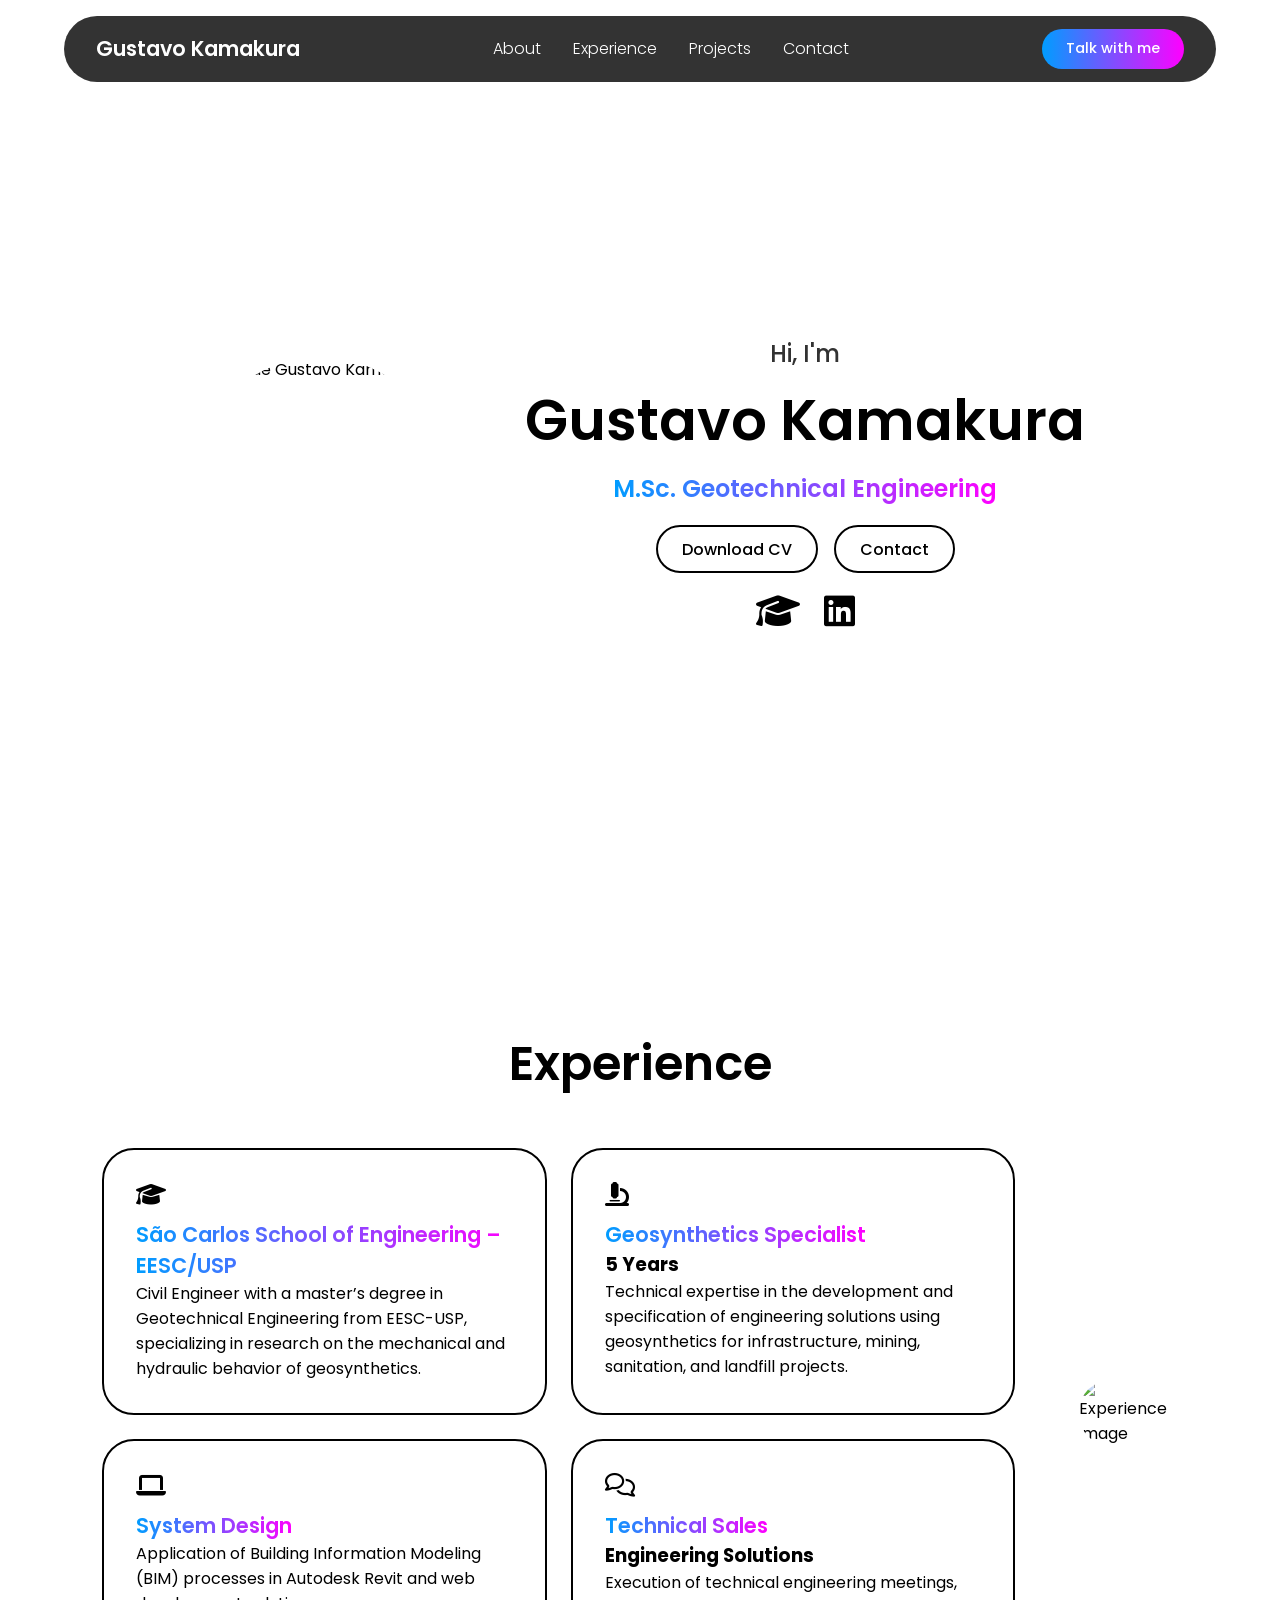
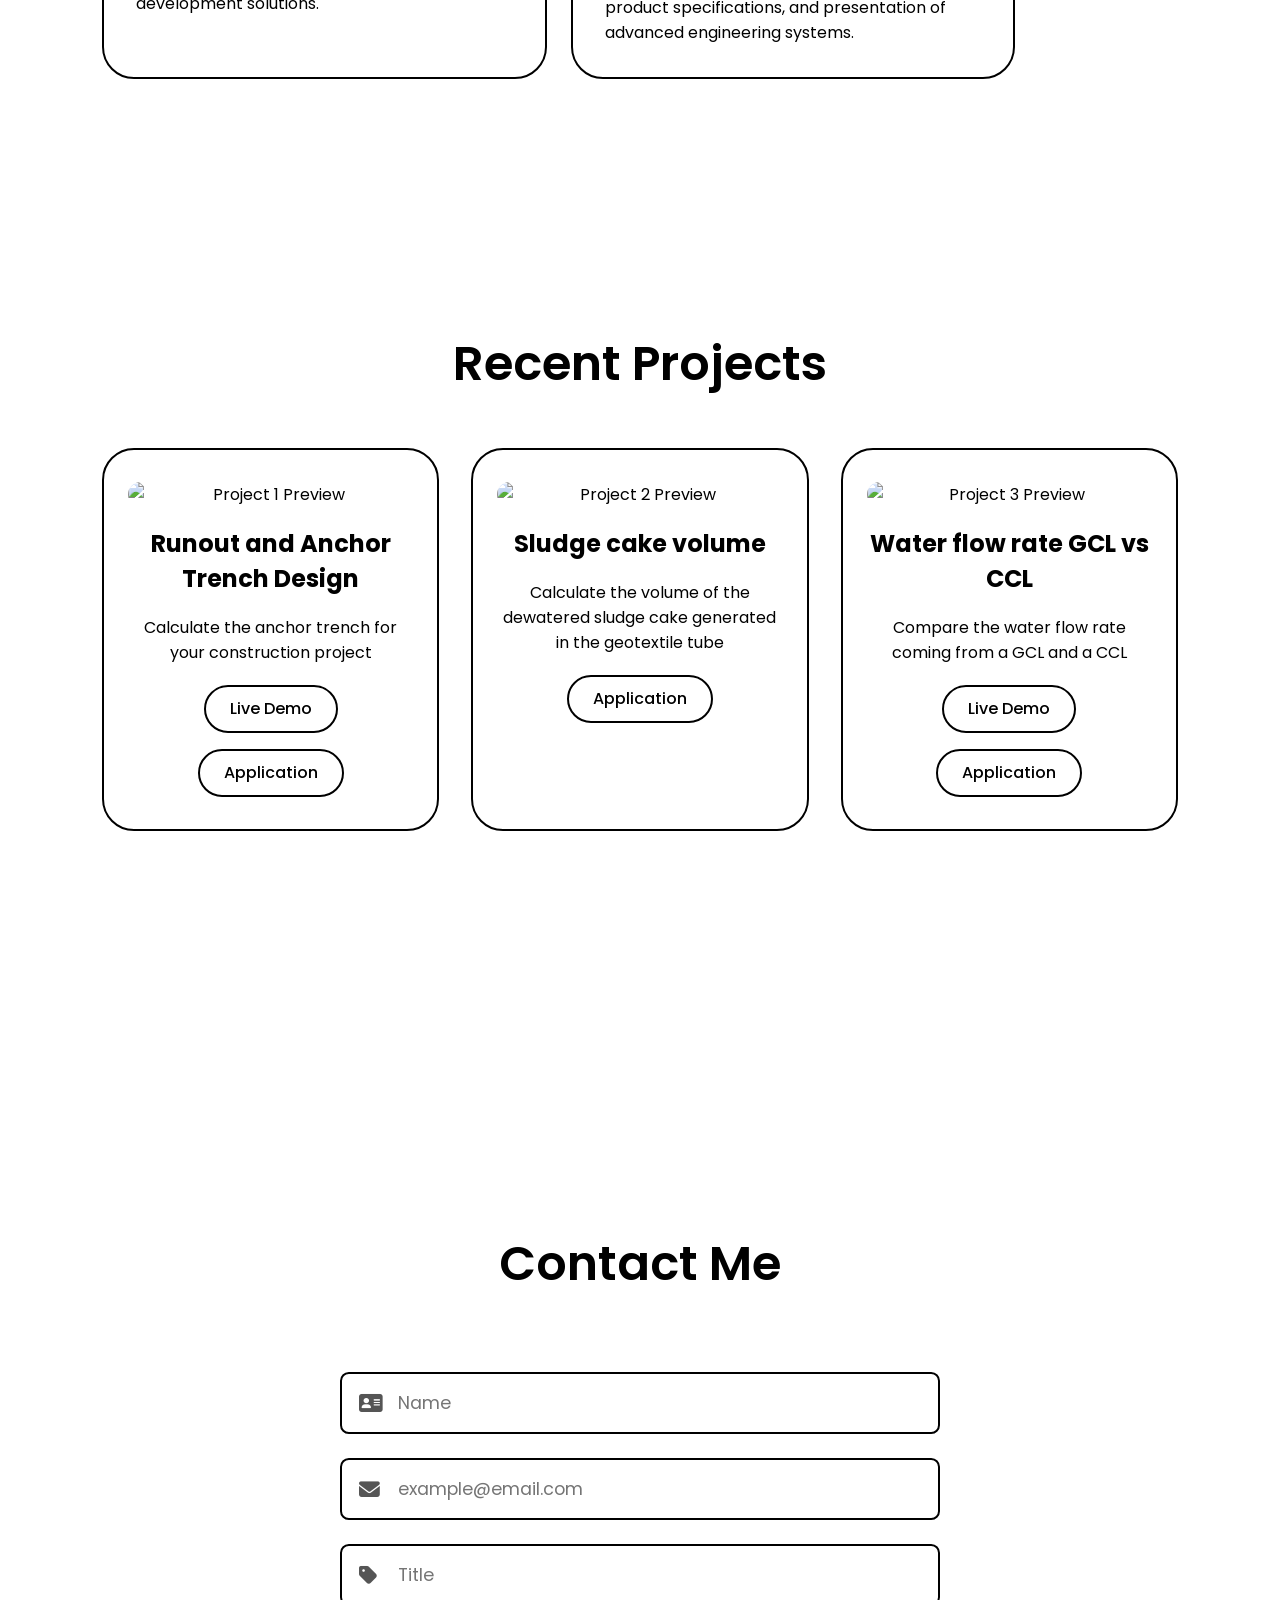
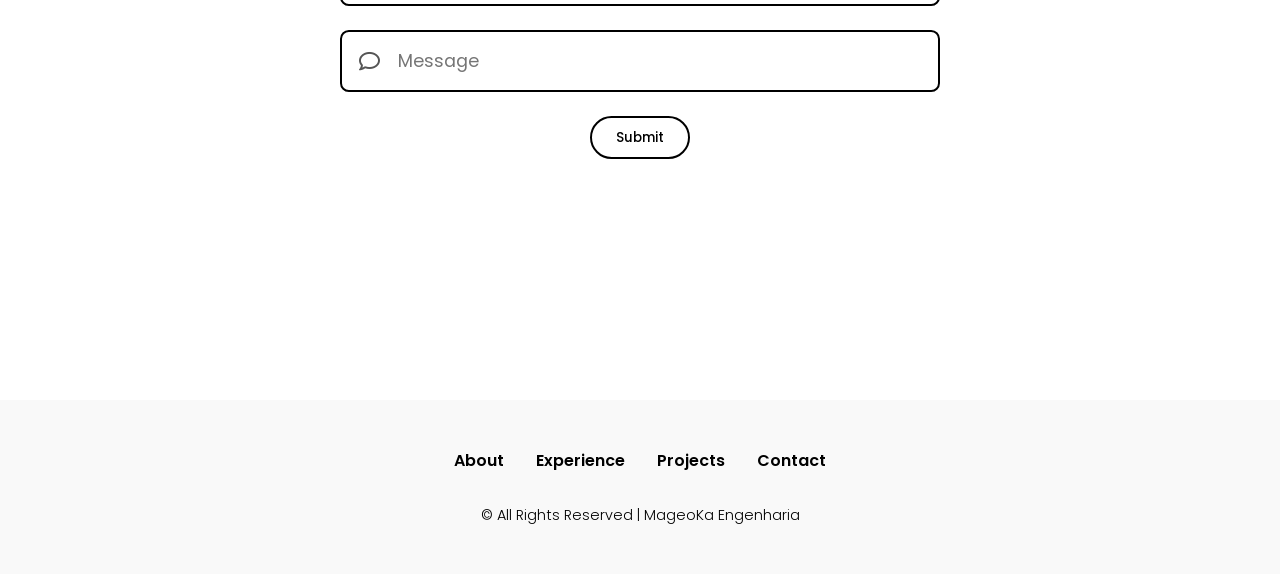
==== index.html @ dd6f5cd0 "Add files via upload" ====
<!DOCTYPE html>
<html lang="en">
<head>
    <meta charset="utf-8">
    <meta name="viewport" content="width=device-width, initial-scale=1.0">
    <title>Portfolio Website</title>

    <!-- Google Fonts -->
    <link rel="preconnect" href="https://fonts.googleapis.com">
    <link rel="preconnect" href="https://fonts.gstatic.com" crossorigin>
    <link href="https://fonts.googleapis.com/css2?family=Poppins:ital,wght@0,100;0,200;0,300;0,400;0,500;0,600;0,700;0,800;0,900;1,100;1,200;1,300;1,400;1,500;1,600;1,700;1,800;1,900&display=swap" rel="stylesheet">

    <!-- CSS & FontAwesome -->
    <link rel="stylesheet" type="text/css" href="style.css">
    <link rel="stylesheet" href="https://cdnjs.cloudflare.com/ajax/libs/font-awesome/6.4.0/css/all.min.css">
    <!-- ICONS https://fontawesome.com/-->

</head>
<body>
    <header class="header">
        <a href="#" class="logo">
            <span>Gustavo Kamakura</span>
        </a>

        <ul class="nav-links">
            <li><a href="#about">About</a></li>
            <li><a href="#experience">Experience</a></li>
            <li><a href="#projects">Projects</a></li>
            <li><a href="#contact">Contact</a></li>
        </ul>

        <i class="fa-solid fa-bars" id="menu-icon"></i>

        <a href="../Error page/index.html">
            <button class="visit-btn">Talk with me</button>
        </a>
    </header>

    <section id="about">
        <div class="about-container">
            <img src="image.jpeg" alt="Foto de Gustavo Kamakura">

            <div class="text">
                <h3>Hi, I'm</h3>
                <h1>Gustavo Kamakura</h1>
                <span>M.Sc. Geotechnical Engineering</span>

                <div class="btn-group">
                    <a href="../Error page/index.html" download="curriculo.pdf" class="btn">Download CV</a>
                    <a href="#contact" class="btn">Contact</a>
                </div>

                <div class="socials">
                    <a href="https://buscatextual.cnpq.br/buscatextual/visualizacv.do?id=K1706726T2&tokenCaptchar=[base64]" target="_blank" rel="noopener noreferrer"><i class="fa-solid fa-graduation-cap"></i></a>
                    <a href="https://br.linkedin.com/in/gustavo-kenji-kamakura-3542641b9" target="_blank" rel="noopener noreferrer"><i class="fa-brands fa-linkedin"></i></a>
                </div>
            </div>
        </div>
    </section>

    <section id="experience" class="experience">
        <h2 class="section-title">Experience</h2>

        <div class="experience-info">
            <div class="grid">
                <div class="grid-card">
                    <i class="fa-solid fa-graduation-cap"></i>
                    <span>São Carlos School of Engineering – EESC/USP</span>
                    <p>Civil Engineer with a master’s degree in Geotechnical Engineering from EESC-USP, specializing in research on the mechanical and hydraulic behavior of geosynthetics.</p>
                </div>

                <div class="grid-card">
                    <i class="fa-solid fa-microscope"></i>
                    <span>Geosynthetics Specialist</span>
                    <h3>5 Years</h3>
                    <p>Technical expertise in the development and specification of engineering solutions using geosynthetics for infrastructure, mining, sanitation, and landfill projects.</p>
                </div>

                <div class="grid-card">
                    <i class="fa-solid fa-laptop"></i>
                    <span>System Design</span>
                    <p>Application of Building Information Modeling (BIM) processes in Autodesk Revit and web development solutions.</p>
                </div>

                <div class="grid-card">
                    <i class="fa-regular fa-comments"></i>
                    <span>Technical Sales</span>
                    <h3>Engineering Solutions</h3>
                    <p>Execution of technical engineering meetings, product specifications, and presentation of advanced engineering systems.</p>
                </div>
            </div>

            <img src="image.jpeg" alt="Experience image">
        </div>
    </section>

    <section id="projects" class="projects">
        <h2 class="section-title">Recent Projects</h2>

        <div class="projects-grid">

            <div class="project-card">
                <img src="project-1.png" alt="Project 1 Preview">
                <h3>Runout and Anchor Trench Design</h3>
                <p>Calculate the anchor trench for your construction project</p>
                <div class="btn-group">
                    <a href="../Error page/index.html" class="btn">Live Demo</a>
                    <a href="../Error page/index.html" class="btn">Application</a>
                </div>
            </div>

            <div class="project-card">
                <img src="project-2.png" alt="Project 2 Preview">
                <h3>Sludge cake volume</h3>
                <p>Calculate the volume of the dewatered sludge cake generated in the geotextile tube</p>
                <div class="btn-group">
                    <a href="Geoforma/index.html" class="btn">Application</a>
                </div>
            </div>

            <div class="project-card">
                <img src="project-3.png" alt="Project 3 Preview">
                <h3>Water flow rate GCL vs CCL</h3>
                <p>Compare the water flow rate coming from a GCL and a CCL</p>
                <div class="btn-group">
                    <a href="../Error page/index.html" class="btn">Live Demo</a>
                    <a href="../Error page/index.html" class="btn">Application</a>
                </div>
            </div>
            <!--
            <div class="project-card">
                <img src="project-4.png" alt="Project 4 Preview">
                <h3>Geogrid for the construction of reinforced walls.</h3>
                <p>Design your reinforced wall using geogrids.</p>
                <div class="btn-group">
                    <a href="#" class="btn">Live Demo</a>
                    <a href="#" class="btn">Application</a>
                </div>
            </div>

            <div class="project-card">
                <img src="project-5.png" alt="Project 5 Preview">
                <h3>Discover Brazil's first concrete roll.</h3>
                <p>Understand what it is, how it works, and its applications.</p>
                <div class="btn-group">
                    <a href="#" class="btn">Live Demo</a>
                    <a href="#" class="btn">Application</a>
                </div>
            </div>

            <div class="project-card">
                <img src="project-6.png" alt="Project 6 Preview">
                <h3>Geocells used for slope stabilization.</h3>
                <p>Find out which geocell is best suited for the paving of your project.</p>
                <div class="btn-group">
                    <a href="#" class="btn">Live Demo</a>
                    <a href="#" class="btn">Application</a>
                </div>
            </div>
            //-->
        </div>
    </section>

    <section id="contact" class="contact">
        <div class="input-box">
            <h2 class="section-title">Contact Me</h2>

            <div id="name" class="input">
                <i class="fa-solid fa-address-card"></i>
                <input type="email" placeholder="Name">
            </div>

            <div id="mail" class="input">
                <i class="fa-solid fa-envelope"></i>
                <input type="email" placeholder="example@email.com">
            </div>

            <div id="title" class="input">
                <i class="fa-solid fa-tag"></i>
                <input type="email" placeholder="Title">
            </div>

            <div id="mail_content" class="input">
                <i class="fa-regular fa-comment"></i>
                <input type="email" placeholder="Message">
            </div>

            <a href="../Error page/index.html">
                <button type="submit" class="btn">Submit</button>
            </a>
        </div>
    </section>

    <footer>
        <ul>
            <li><a href="#about">About</a></li>
            <li><a href="#experience">Experience</a></li>
            <li><a href="#projects">Projects</a></li>
            <li><a href="#contact">Contact</a></li>
        </ul>

        <p class="copyright">© All Rights Reserved | MageoKa Engenharia</p>
    </footer>

    <script src="script.js"></script>
</body>
</html>
---- style.css ----
* {
    margin: 0;
    padding: 0;
    box-sizing: border-box;
    font-family: 'Poppins', sans-serif;
    text-decoration: none;
    scroll-behavior: smooth;
    list-style: none;
}

:root {
    --bg-color: #ffffff;
    --text-color: #000000;
    --card-bg: transparent;
    --card-border: #000000;
    --footer-bg: #f9f9f9;
    --input-bg: #ffffff;
    --input-text: #000000;
}

.dark-mode {
    --bg-color: #121212;
    --text-color: #ffffff;
    --card-bg: #1e1e1e;
    --card-border: #ffffff;
    --footer-bg: #181818;
    --input-bg: #2a2a2a;
    --input-text: #ffffff;
}

body {
    background-color: var(--bg-color);
    color: var(--text-color);
    transition: background-color 0.3s ease, color 0.3s ease;
}

header {
    position: fixed;
    top: 1rem;
    left: 50%;
    transform: translateX(-50%);
    display: flex;
    align-items: center;
    justify-content: space-between;
    gap: 2rem;
    width: 90%;
    max-width: 1200px;
    background-color: rgba(0, 0, 0, 0.8);
    backdrop-filter: blur(8px);
    color: white;
    padding: 0.8rem 2rem;
    border-radius: 3rem;
    z-index: 1000;
}

.logo {
    color: white;
    font-size: 1.3rem;
    font-weight: 600;
    white-space: nowrap;
    transition: 0.3s ease-in-out;
}

.logo:hover {
    transform: scale(1.05);
}

.nav-links {
    display: flex;
    gap: 2rem;
}

li a {
    position: relative;
    color: white;
    font-weight: 300;
}

li a::before {
    position: absolute;
    content: '';
    width: 0;
    left: 0;
    height: 3px;
    top: 100%;
    border-radius: 1rem;
    transition: 0.3s ease-in-out;
    background: linear-gradient(to right, rgb(0, 157, 255), rgb(255, 0, 255));
}

li a:hover::before {
    width: 100%;
}

.visit-btn {
    padding: 0.6rem 1.5rem;
    border-radius: 3rem;
    border: none;
    font-weight: 500;
    font-size: 0.9rem;
    color: white;
    cursor: pointer;
    white-space: nowrap;
    transition: 0.3s ease-in-out;
    background: linear-gradient(to right, rgb(0, 157, 255), rgb(255, 0, 255));
}

.visit-btn:hover {
    transform: scale(1.03);
    background: linear-gradient(to right, rgb(255, 0, 255), rgb(0, 157, 255));
}

#menu-icon {
    font-size: 1.8rem;
    display: none;
    cursor: pointer;
}

section {
    min-height: 100vh;
    padding: 8rem 8% 4rem;
    width: 100%;
    position: relative;
}

#about {
    display: flex;
    align-items: center;
    justify-content: center;
}

#about .about-container {
    display: flex;
    align-items: center;
    justify-content: center;
    gap: 5rem;
    max-width: 1200px;
    width: 100%;
}

#about img {
    width: 250px;
    height: 250px;
    border-radius: 50%;
    object-fit: cover;
}

.text {
    display: flex;
    flex-direction: column;
    text-align: center;
    align-items: center;
    justify-content: center;
    gap: 1.2rem;
}

.text h3 {
    font-size: 1.5rem;
    font-weight: 500;
    opacity: 0.8;
}

.text h1 {
    font-size: 3.5rem;
    font-weight: 600;
    line-height: 1.1;
}

.text span {
    background: linear-gradient(to right, rgb(0, 157, 255), rgb(255, 0, 255));
    -webkit-background-clip: text;
    background-clip: text;
    color: transparent;
    font-size: 1.5rem;
    font-weight: 600;
}

.btn-group {
    display: flex;
    gap: 1rem;
    flex-wrap: wrap;
    justify-content: center;
}

.btn {
    border-radius: 3rem;
    padding: 0.6rem 1.5rem;
    border: 2px solid var(--text-color);
    color: var(--text-color);
    background: transparent;
    cursor: pointer;
    font-weight: 500;
    white-space: nowrap;
    transition: 0.2s ease-in-out;
}

.btn:hover {
    background-color: var(--text-color);
    color: var(--bg-color);
}

.socials {
    display: flex;
    gap: 1.5rem;
}

.socials i {
    font-size: 2.2rem;
    cursor: pointer;
    transition: 0.2s ease-in-out;
}

.socials i:hover {
    transform: scale(1.1);
}

.socials a {
    color: inherit; /* Herda a cor do elemento pai (preto no modo dia, branco no modo noturno) */
    display: inline-flex;
    align-items: center;
    justify-content: center;
}

.section-title {
    text-align: center;
    font-size: 3rem;
    font-weight: 600;
    margin-bottom: 3rem;
}

.experience-info {
    display: flex;
    align-items: center;
    justify-content: center;
    gap: 4rem;
}

.experience img {
    width: 300px;
    max-width: 100%;
    border-radius: 2rem;
    object-fit: cover;
}

.form{
    display: flex;
    flex-direction: column;
    align-items: center;
    justify-content: center;
    font-size: 1.2em;
    background-color: white;
    gap: 1em;
    padding: 4em 2em;
    border-radius: 1em;
    box-shadow: 5px 5px 25px rgba(0,0,0,0.4);
}

.grid {
    display: grid;
    grid-template-columns: repeat(2, 1fr);
    gap: 1.5rem;
}

.grid-card {
    border: 2px solid var(--card-border);
    background-color: var(--card-bg);
    color: var(--text-color);
    border-radius: 2rem;
    padding: 2rem;
    display: flex;
    flex-direction: column;
    align-items: flex-start;
    justify-content: flex-start;
    transition: 0.2s ease-in-out;
}

.grid-card:hover {
    transform: translateY(-5px);
    background-color: var(--text-color);
    color: var(--bg-color);
}

.grid-card i {
    font-size: 1.5rem;
    margin-bottom: 0.8rem;
}

.grid-card span {
    font-size: 1.3rem;
    font-weight: 600;
    background: linear-gradient(to right, #009dff, #ff00ff);
    -webkit-background-clip: text;
    background-clip: text;
    color: transparent;
}

::-webkit-scrollbar {
    width: 10px;
}

::-webkit-scrollbar-track {
    background-color: rgb(219, 219, 219);
}

::-webkit-scrollbar-thumb {
    background: linear-gradient(to bottom, #009dff, #ff00ff);
    border-radius: 10px;
}

.projects-grid {
    display: grid;
    grid-template-columns: repeat(auto-fit, minmax(280px, 1fr));
    gap: 2rem;
}

.project-card {
    padding: 2rem 1.5rem;
    display: flex;
    flex-direction: column;
    align-items: center;
    text-align: center;
    gap: 1.2rem;
    border-radius: 2rem;
    transition: 0.3s ease-in-out;
    border: 2px solid var(--card-border);
    background-color: var(--card-bg);
    color: var(--text-color);
}

.project-card:hover {
    background-color: var(--text-color);
    color: var(--bg-color);;
    transform: translateY(-5px);
}

.project-card img {
    width: 100%;
    max-height: 200px;
    border-radius: 1rem;
    object-fit: cover;
}

.project-card:hover .btn {
    background-color: var(--text-color);
    border: 2px solid var(--bg-color);
    color: var(--bg-color);
}

.project-card:hover .btn:hover {
    background-color: var(--bg-color);
    color: var(--text-color);
}

.project-card h3 {
    font-size: 1.5rem;
}

.input-box {
    display: flex;
    flex-direction: column;
    align-items: center;
    justify-content: center;
    text-align: center;
    gap: 1.5rem;
    width: 100%;
    max-width: 600px;
    margin: 0 auto;
}

.input {
    position: relative;
    width: 100%;
}

.input input {
    width: 100%;
    padding: 1rem 1.5rem 1rem 3.5rem;
    font-size: 1.1rem;
    outline: none;
    background-color: var(--input-bg);
    color: var(--input-text);
    border: 2px solid var(--card-border);
    border-radius: 0.5em;
}

.input i {
    position: absolute;
    font-size: 1.3rem;
    top: 50%;
    left: 1.2rem;
    transform: translateY(-50%);
    color: #555;
}

footer {
    padding: 3rem 1rem;
    width: 100%;
    display: flex;
    flex-direction: column;
    gap: 1rem;
    align-items: center;
    justify-content: center;
    background-color: var(--footer-bg);
}

footer ul {
    display: flex;
    align-items: center;
    gap: 2rem;
    flex-wrap: wrap;
    justify-content: center;
}

footer ul li a {
    color: var(--text-color);
    font-weight: 600;
}

.copyright {
    font-weight: 300;
    margin-top: 1rem;
    text-align: center;
    font-size: 0.9rem;
}

/* ================= MEDIA QUERIES ================= */

@media (max-width: 1024px) {
    #about .about-container {
        gap: 3rem;
    }

    .experience-info {
        flex-direction: column;
    }

    .experience img {
        width: 100%;
        max-width: 400px;
    }
}

@media (max-width: 768px) {
    header .visit-btn {
        display: none;
    }

    header #menu-icon {
        display: block;
    }

    .nav-links {
        position: absolute;
        top: 100%;
        left: 0;
        width: 100%;
        margin-top: 0.5rem;
        background: rgba(0, 0, 0, 0.95);
        border-radius: 1.5rem;
        padding: 1.5rem;
        flex-direction: column;
        align-items: center;
        gap: 1.5rem;
        display: none;
    }

    .nav-links.active {
        display: flex;
    }

    #about .about-container {
        flex-direction: column;
        text-align: center;
    }

    .text h1 {
        font-size: 2.5rem;
    }

    .section-title {
        font-size: 2.2rem;
    }

    .grid {
        grid-template-columns: 1fr;
    }
}

@media (max-width: 480px) {
    section {
        padding: 6rem 5% 3rem;
    }

    header {
        width: 95%;
        padding: 0.8rem 1.2rem;
    }

    .grid-card {
        padding: 1.5rem;
    }

    .input input {
        font-size: 1rem;
        padding: 0.8rem 1rem 0.8rem 3rem;
    }
}
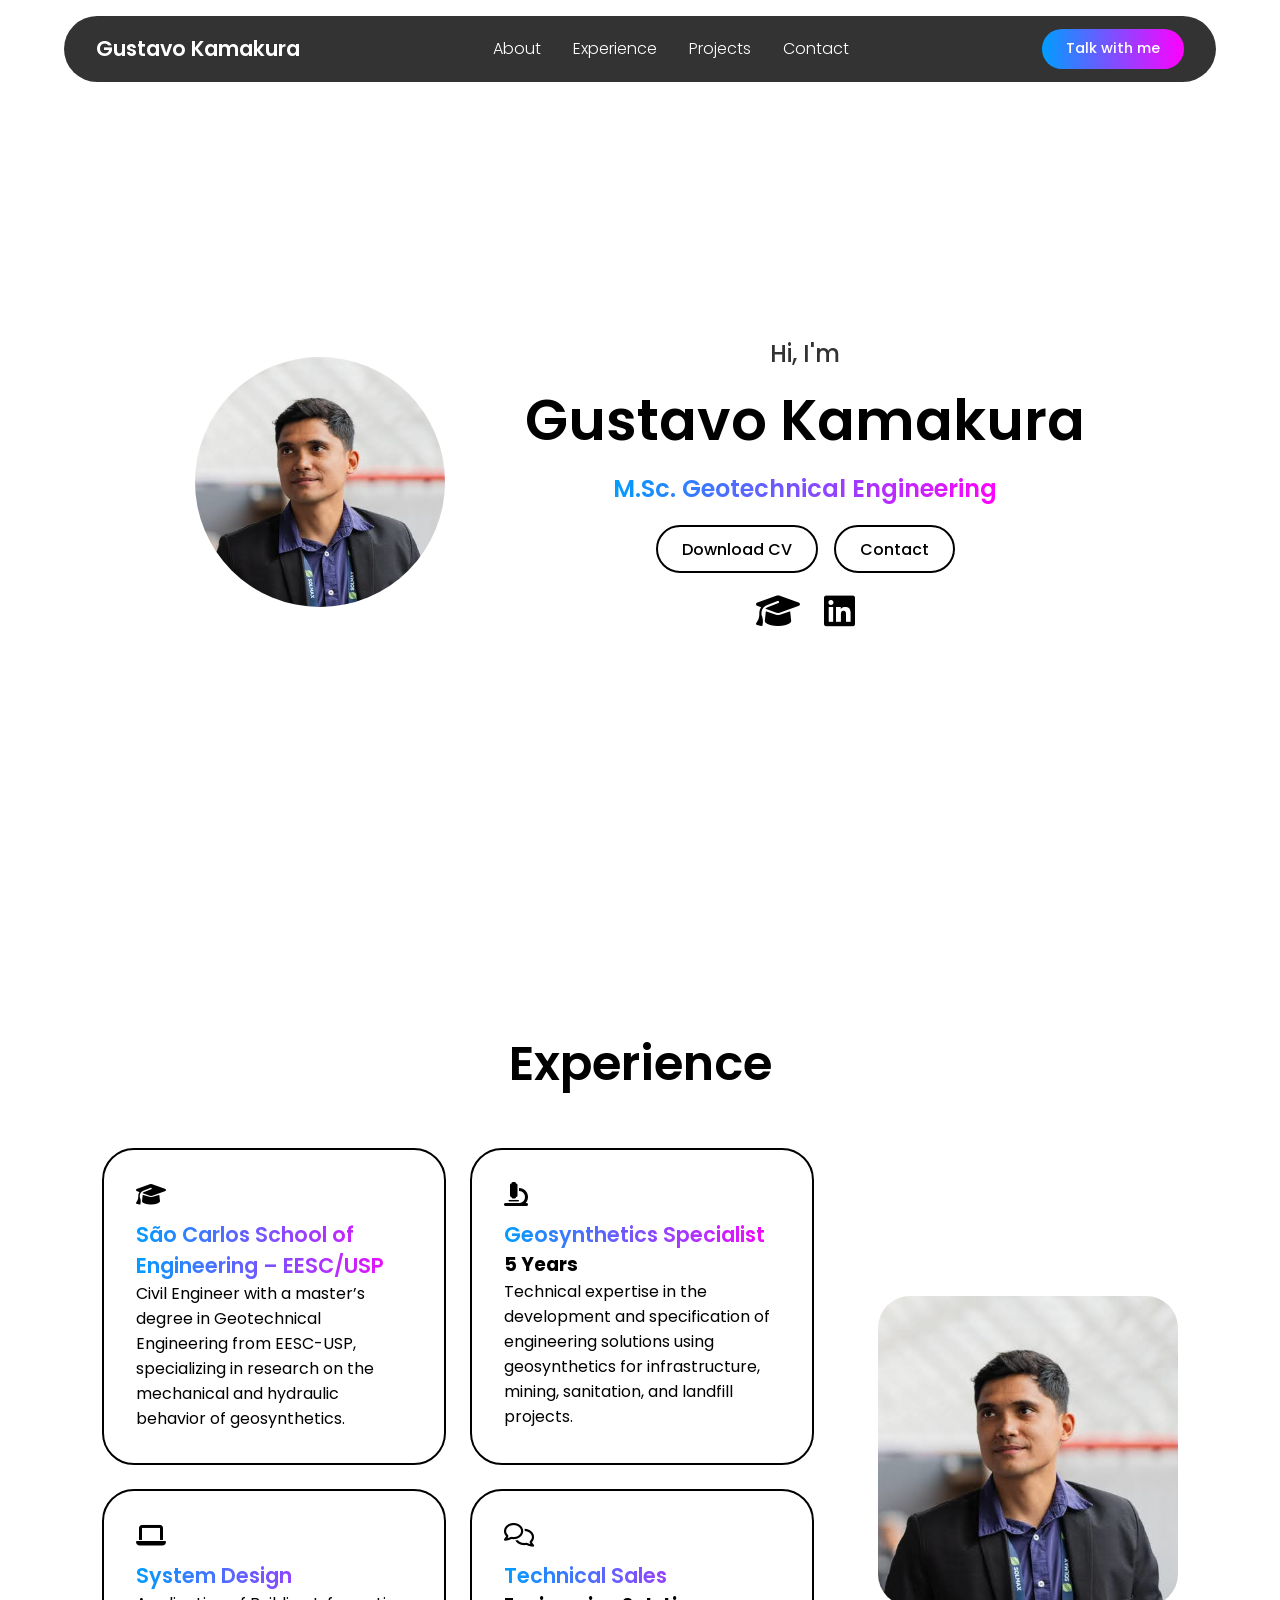
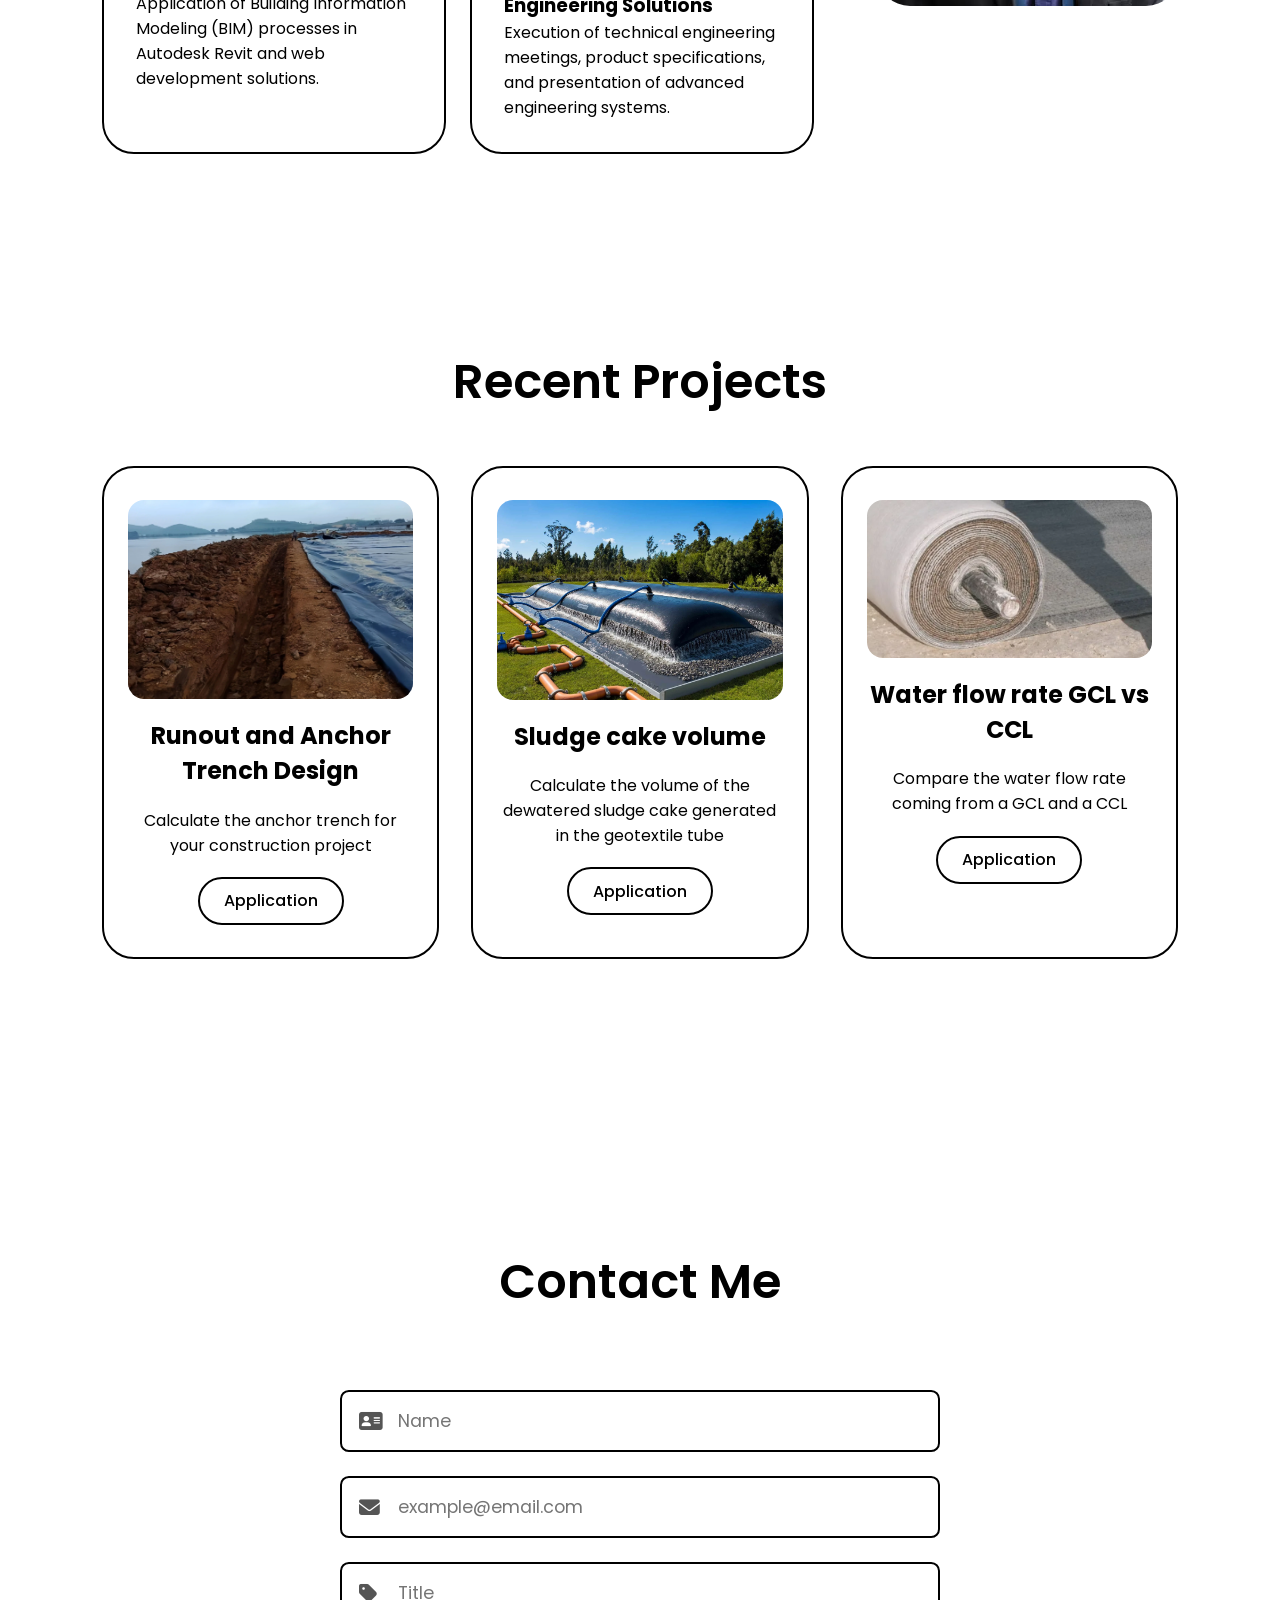
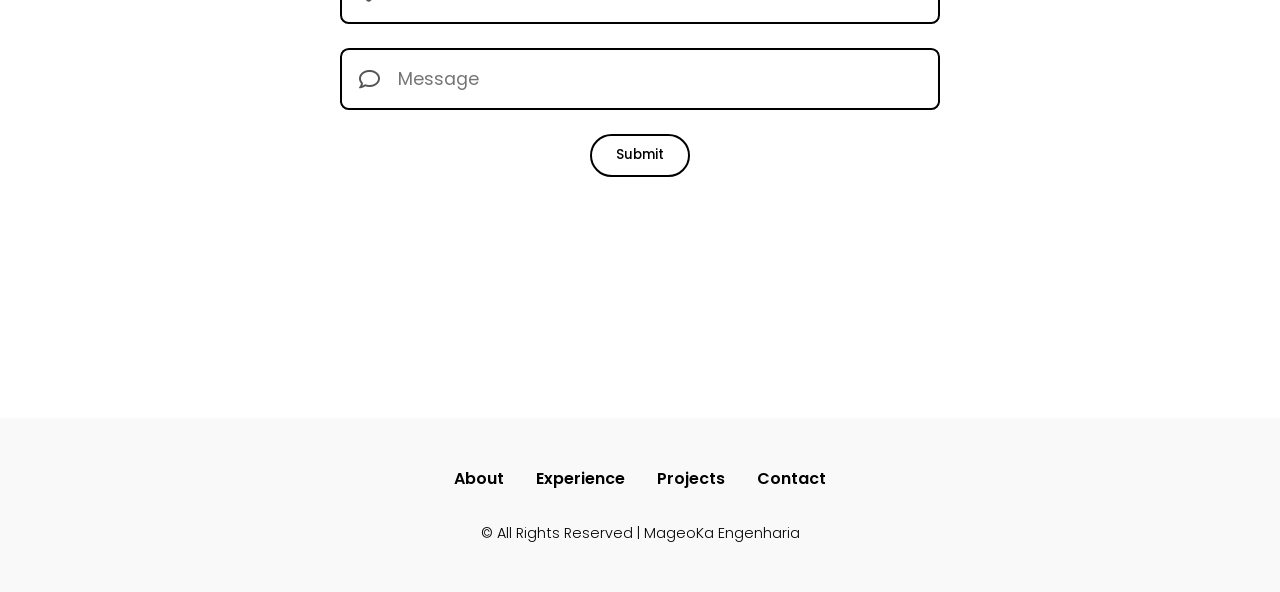
==== commit f3794330: "Add files via upload" ====
--- a/index.html
+++ b/index.html
@@ -11,7 +11,7 @@
     <link href="https://fonts.googleapis.com/css2?family=Poppins:ital,wght@0,100;0,200;0,300;0,400;0,500;0,600;0,700;0,800;0,900;1,100;1,200;1,300;1,400;1,500;1,600;1,700;1,800;1,900&display=swap" rel="stylesheet">
 
     <!-- CSS & FontAwesome -->
-    <link rel="stylesheet" type="text/css" href="style.css">
+    <link rel="stylesheet" type="text/css" href="assets/css/style.css">
     <link rel="stylesheet" href="https://cdnjs.cloudflare.com/ajax/libs/font-awesome/6.4.0/css/all.min.css">
     <!-- ICONS https://fontawesome.com/-->
 
@@ -31,14 +31,14 @@
 
         <i class="fa-solid fa-bars" id="menu-icon"></i>
 
-        <a href="../Error page/index.html">
+        <a href="Error page/index.html">
             <button class="visit-btn">Talk with me</button>
         </a>
     </header>
 
     <section id="about">
         <div class="about-container">
-            <img src="image.jpeg" alt="Foto de Gustavo Kamakura">
+            <img src="assets/img/profile.jpeg" alt="Foto de Gustavo Kamakura">
 
             <div class="text">
                 <h3>Hi, I'm</h3>
@@ -46,7 +46,7 @@
                 <span>M.Sc. Geotechnical Engineering</span>
 
                 <div class="btn-group">
-                    <a href="../Error page/index.html" download="curriculo.pdf" class="btn">Download CV</a>
+                    <a href="Error page/index.html" download="curriculo.pdf" class="btn">Download CV</a>
                     <a href="#contact" class="btn">Contact</a>
                 </div>
 
@@ -90,7 +90,7 @@
                 </div>
             </div>
 
-            <img src="image.jpeg" alt="Experience image">
+            <img src="assets/img/profile.jpeg" alt="Experience image">
         </div>
     </section>
 
@@ -100,31 +100,29 @@
         <div class="projects-grid">
 
             <div class="project-card">
-                <img src="project-1.png" alt="Project 1 Preview">
+                <img src="assets/img/ancoragem.png" alt="Project 1 Preview">
                 <h3>Runout and Anchor Trench Design</h3>
                 <p>Calculate the anchor trench for your construction project</p>
                 <div class="btn-group">
-                    <a href="../Error page/index.html" class="btn">Live Demo</a>
-                    <a href="../Error page/index.html" class="btn">Application</a>
-                </div>
-            </div>
-
-            <div class="project-card">
-                <img src="project-2.png" alt="Project 2 Preview">
+                    <a href="Error page/index.html" class="btn">Application</a>
+                </div>
+            </div>
+
+            <div class="project-card">
+                <img src="assets/img/bag.png" alt="Project 2 Preview">
                 <h3>Sludge cake volume</h3>
                 <p>Calculate the volume of the dewatered sludge cake generated in the geotextile tube</p>
                 <div class="btn-group">
-                    <a href="Geoforma/index.html" class="btn">Application</a>
-                </div>
-            </div>
-
-            <div class="project-card">
-                <img src="project-3.png" alt="Project 3 Preview">
+                    <a href="volume_bag.html" class="btn">Application</a>
+                </div>
+            </div>
+
+            <div class="project-card">
+                <img src="assets/img/gcl.png" alt="Project 3 Preview">
                 <h3>Water flow rate GCL vs CCL</h3>
                 <p>Compare the water flow rate coming from a GCL and a CCL</p>
                 <div class="btn-group">
-                    <a href="../Error page/index.html" class="btn">Live Demo</a>
-                    <a href="../Error page/index.html" class="btn">Application</a>
+                    <a href="flow_gcl.html" class="btn">Application</a>
                 </div>
             </div>
             <!--
@@ -185,7 +183,7 @@
                 <input type="email" placeholder="Message">
             </div>
 
-            <a href="../Error page/index.html">
+            <a href="Error page/index.html">
                 <button type="submit" class="btn">Submit</button>
             </a>
         </div>
@@ -202,6 +200,6 @@
         <p class="copyright">© All Rights Reserved | MageoKa Engenharia</p>
     </footer>
 
-    <script src="script.js"></script>
+    <script src="assets/js/home_page.js"></script>
 </body>
 </html>
--- a/assets/css/style.css
+++ b/assets/css/style.css
@@ -0,0 +1,519 @@
+* {
+    margin: 0;
+    padding: 0;
+    box-sizing: border-box;
+    font-family: 'Poppins', sans-serif;
+    text-decoration: none;
+    scroll-behavior: smooth;
+    list-style: none;
+}
+
+:root {
+    --bg-color: #ffffff;
+    --text-color: #000000;
+    --card-bg: transparent;
+    --card-border: #000000;
+    --footer-bg: #f9f9f9;
+    --input-bg: #ffffff;
+    --input-text: #000000;
+}
+
+.dark-mode {
+    --bg-color: #121212;
+    --text-color: #ffffff;
+    --card-bg: #1e1e1e;
+    --card-border: #ffffff;
+    --footer-bg: #181818;
+    --input-bg: #2a2a2a;
+    --input-text: #ffffff;
+}
+
+body {
+    background-color: var(--bg-color);
+    color: var(--text-color);
+    transition: background-color 0.3s ease, color 0.3s ease;
+}
+
+header {
+    position: fixed;
+    top: 1rem;
+    left: 50%;
+    transform: translateX(-50%);
+    display: flex;
+    align-items: center;
+    justify-content: space-between;
+    gap: 2rem;
+    width: 90%;
+    max-width: 1200px;
+    background-color: rgba(0, 0, 0, 0.8);
+    backdrop-filter: blur(8px);
+    color: white;
+    padding: 0.8rem 2rem;
+    border-radius: 3rem;
+    z-index: 1000;
+}
+
+.logo {
+    color: white;
+    font-size: 1.3rem;
+    font-weight: 600;
+    white-space: nowrap;
+    transition: 0.3s ease-in-out;
+}
+
+.logo:hover {
+    transform: scale(1.05);
+}
+
+.nav-links {
+    display: flex;
+    gap: 2rem;
+}
+
+li a {
+    position: relative;
+    color: white;
+    font-weight: 300;
+}
+
+li a::before {
+    position: absolute;
+    content: '';
+    width: 0;
+    left: 0;
+    height: 3px;
+    top: 100%;
+    border-radius: 1rem;
+    transition: 0.3s ease-in-out;
+    background: linear-gradient(to right, rgb(0, 157, 255), rgb(255, 0, 255));
+}
+
+li a:hover::before {
+    width: 100%;
+}
+
+.visit-btn {
+    padding: 0.6rem 1.5rem;
+    border-radius: 3rem;
+    border: none;
+    font-weight: 500;
+    font-size: 0.9rem;
+    color: white;
+    cursor: pointer;
+    white-space: nowrap;
+    transition: 0.3s ease-in-out;
+    background: linear-gradient(to right, rgb(0, 157, 255), rgb(255, 0, 255));
+}
+
+.visit-btn:hover {
+    transform: scale(1.03);
+    background: linear-gradient(to right, rgb(255, 0, 255), rgb(0, 157, 255));
+}
+
+#menu-icon {
+    font-size: 1.8rem;
+    display: none;
+    cursor: pointer;
+}
+
+section {
+    min-height: 100vh;
+    padding: 8rem 8% 4rem;
+    width: 100%;
+    position: relative;
+}
+
+#about {
+    display: flex;
+    align-items: center;
+    justify-content: center;
+}
+
+#about .about-container {
+    display: flex;
+    align-items: center;
+    justify-content: center;
+    gap: 5rem;
+    max-width: 1200px;
+    width: 100%;
+}
+
+#about img {
+    width: 250px;
+    height: 250px;
+    border-radius: 50%;
+    object-fit: cover;
+}
+
+.text {
+    display: flex;
+    flex-direction: column;
+    text-align: center;
+    align-items: center;
+    justify-content: center;
+    gap: 1.2rem;
+}
+
+.text h3 {
+    font-size: 1.5rem;
+    font-weight: 500;
+    opacity: 0.8;
+}
+
+.text h1 {
+    font-size: 3.5rem;
+    font-weight: 600;
+    line-height: 1.1;
+}
+
+.text span {
+    background: linear-gradient(to right, rgb(0, 157, 255), rgb(255, 0, 255));
+    -webkit-background-clip: text;
+    background-clip: text;
+    color: transparent;
+    font-size: 1.5rem;
+    font-weight: 600;
+}
+
+.btn-group {
+    display: flex;
+    gap: 1rem;
+    flex-wrap: wrap;
+    justify-content: center;
+}
+
+.btn {
+    border-radius: 3rem;
+    padding: 0.6rem 1.5rem;
+    border: 2px solid var(--text-color);
+    color: var(--text-color);
+    background: transparent;
+    cursor: pointer;
+    font-weight: 500;
+    white-space: nowrap;
+    transition: 0.2s ease-in-out;
+}
+
+.btn:hover {
+    background-color: var(--text-color);
+    color: var(--bg-color);
+}
+
+.socials {
+    display: flex;
+    gap: 1.5rem;
+}
+
+.socials i {
+    font-size: 2.2rem;
+    cursor: pointer;
+    transition: 0.2s ease-in-out;
+}
+
+.socials i:hover {
+    transform: scale(1.1);
+}
+
+.socials a {
+    color: inherit; /* Herda a cor do elemento pai (preto no modo dia, branco no modo noturno) */
+    display: inline-flex;
+    align-items: center;
+    justify-content: center;
+}
+
+.section-title {
+    text-align: center;
+    font-size: 3rem;
+    font-weight: 600;
+    margin-bottom: 3rem;
+}
+
+.experience-info {
+    display: flex;
+    align-items: center;
+    justify-content: center;
+    gap: 4rem;
+}
+
+.experience img {
+    width: 300px;
+    max-width: 100%;
+    border-radius: 2rem;
+    object-fit: cover;
+}
+
+.form{
+    display: flex;
+    flex-direction: column;
+    align-items: center;
+    justify-content: center;
+    font-size: 1.2em;
+    background-color: white;
+    gap: 1em;
+    padding: 4em 2em;
+    border-radius: 1em;
+    box-shadow: 5px 5px 25px rgba(0,0,0,0.4);
+}
+
+.grid {
+    display: grid;
+    grid-template-columns: repeat(2, 1fr);
+    gap: 1.5rem;
+}
+
+.grid-card {
+    border: 2px solid var(--card-border);
+    background-color: var(--card-bg);
+    color: var(--text-color);
+    border-radius: 2rem;
+    padding: 2rem;
+    display: flex;
+    flex-direction: column;
+    justify-content: flex-start;
+    transition: 0.2s ease-in-out;
+}
+
+.grid-card:hover {
+    transform: translateY(-5px);
+    background-color: var(--text-color);
+    color: var(--bg-color);
+}
+
+.grid-card:hover .btn {
+    background-color: var(--text-color);
+    border: 2px solid var(--bg-color);
+    color: var(--bg-color);
+}
+
+.grid-card:hover .btn:hover {
+    background-color: var(--bg-color);
+    color: var(--text-color);
+}
+
+.grid-card i {
+    font-size: 1.5rem;
+    margin-bottom: 0.8rem;
+}
+
+.grid-card span {
+    font-size: 1.3rem;
+    font-weight: 600;
+    background: linear-gradient(to right, #009dff, #ff00ff);
+    -webkit-background-clip: text;
+    background-clip: text;
+    color: transparent;
+}
+
+::-webkit-scrollbar {
+    width: 10px;
+}
+
+::-webkit-scrollbar-track {
+    background-color: rgb(219, 219, 219);
+}
+
+::-webkit-scrollbar-thumb {
+    background: linear-gradient(to bottom, #009dff, #ff00ff);
+    border-radius: 10px;
+}
+
+.projects-grid {
+    display: grid;
+    grid-template-columns: repeat(auto-fit, minmax(280px, 1fr));
+    gap: 2rem;
+}
+
+.project-card {
+    padding: 2rem 1.5rem;
+    display: flex;
+    flex-direction: column;
+    align-items: center;
+    text-align: center;
+    gap: 1.2rem;
+    border-radius: 2rem;
+    transition: 0.3s ease-in-out;
+    border: 2px solid var(--card-border);
+    background-color: var(--card-bg);
+    color: var(--text-color);
+}
+
+.project-card:hover {
+    background-color: var(--text-color);
+    color: var(--bg-color);;
+    transform: translateY(-5px);
+}
+
+.project-card img {
+    width: 100%;
+    max-height: 200px;
+    border-radius: 1rem;
+    object-fit: cover;
+}
+
+.project-card:hover .btn {
+    background-color: var(--text-color);
+    border: 2px solid var(--bg-color);
+    color: var(--bg-color);
+}
+
+.project-card:hover .btn:hover {
+    background-color: var(--bg-color);
+    color: var(--text-color);
+}
+
+.project-card h3 {
+    font-size: 1.5rem;
+}
+
+.input-box {
+    display: flex;
+    flex-direction: column;
+    align-items: center;
+    justify-content: center;
+    text-align: center;
+    gap: 1.5rem;
+    width: 100%;
+    max-width: 600px;
+    margin: 0 auto;
+}
+
+.input {
+    position: relative;
+    width: 100%;
+}
+
+.input input {
+    width: 100%;
+    padding: 1rem 1.5rem 1rem 3.5rem;
+    font-size: 1.1rem;
+    outline: none;
+    background-color: var(--input-bg);
+    color: var(--input-text);
+    border: 2px solid var(--card-border);
+    border-radius: 0.5em;
+}
+
+.input i {
+    position: absolute;
+    font-size: 1.3rem;
+    top: 50%;
+    left: 1.2rem;
+    transform: translateY(-50%);
+    color: #555;
+}
+
+footer {
+    padding: 3rem 1rem;
+    width: 100%;
+    display: flex;
+    flex-direction: column;
+    gap: 1rem;
+    align-items: center;
+    justify-content: center;
+    background-color: var(--footer-bg);
+}
+
+footer ul {
+    display: flex;
+    align-items: center;
+    gap: 2rem;
+    flex-wrap: wrap;
+    justify-content: center;
+}
+
+footer ul li a {
+    color: var(--text-color);
+    font-weight: 600;
+}
+
+.copyright {
+    font-weight: 300;
+    margin-top: 1rem;
+    text-align: center;
+    font-size: 0.9rem;
+}
+
+/* ================= MEDIA QUERIES ================= */
+
+@media (max-width: 1024px) {
+    #about .about-container {
+        gap: 3rem;
+    }
+
+    .experience-info {
+        flex-direction: column;
+    }
+
+    .experience img {
+        width: 100%;
+        max-width: 400px;
+    }
+}
+
+@media (max-width: 768px) {
+    header .visit-btn {
+        display: none;
+    }
+
+    header #menu-icon {
+        display: block;
+    }
+
+    .nav-links {
+        position: absolute;
+        top: 100%;
+        left: 0;
+        width: 100%;
+        margin-top: 0.5rem;
+        background: rgba(0, 0, 0, 0.95);
+        border-radius: 1.5rem;
+        padding: 1.5rem;
+        flex-direction: column;
+        align-items: center;
+        gap: 1.5rem;
+        display: none;
+    }
+
+    .nav-links.active {
+        display: flex;
+    }
+
+    #about .about-container {
+        flex-direction: column;
+        text-align: center;
+    }
+
+    .text h1 {
+        font-size: 2.5rem;
+    }
+
+    .section-title {
+        font-size: 2.2rem;
+    }
+
+    .grid {
+        grid-template-columns: 1fr;
+    }
+}
+
+@media (max-width: 480px) {
+    section {
+        padding: 6rem 5% 3rem;
+    }
+
+    header {
+        width: 95%;
+        padding: 0.8rem 1.2rem;
+    }
+
+    .grid-card {
+        padding: 1.5rem;
+    }
+
+    .input input {
+        font-size: 1rem;
+        padding: 0.8rem 1rem 0.8rem 3rem;
+    }
+}
+
+/* ================= Desing para calculos ================= */
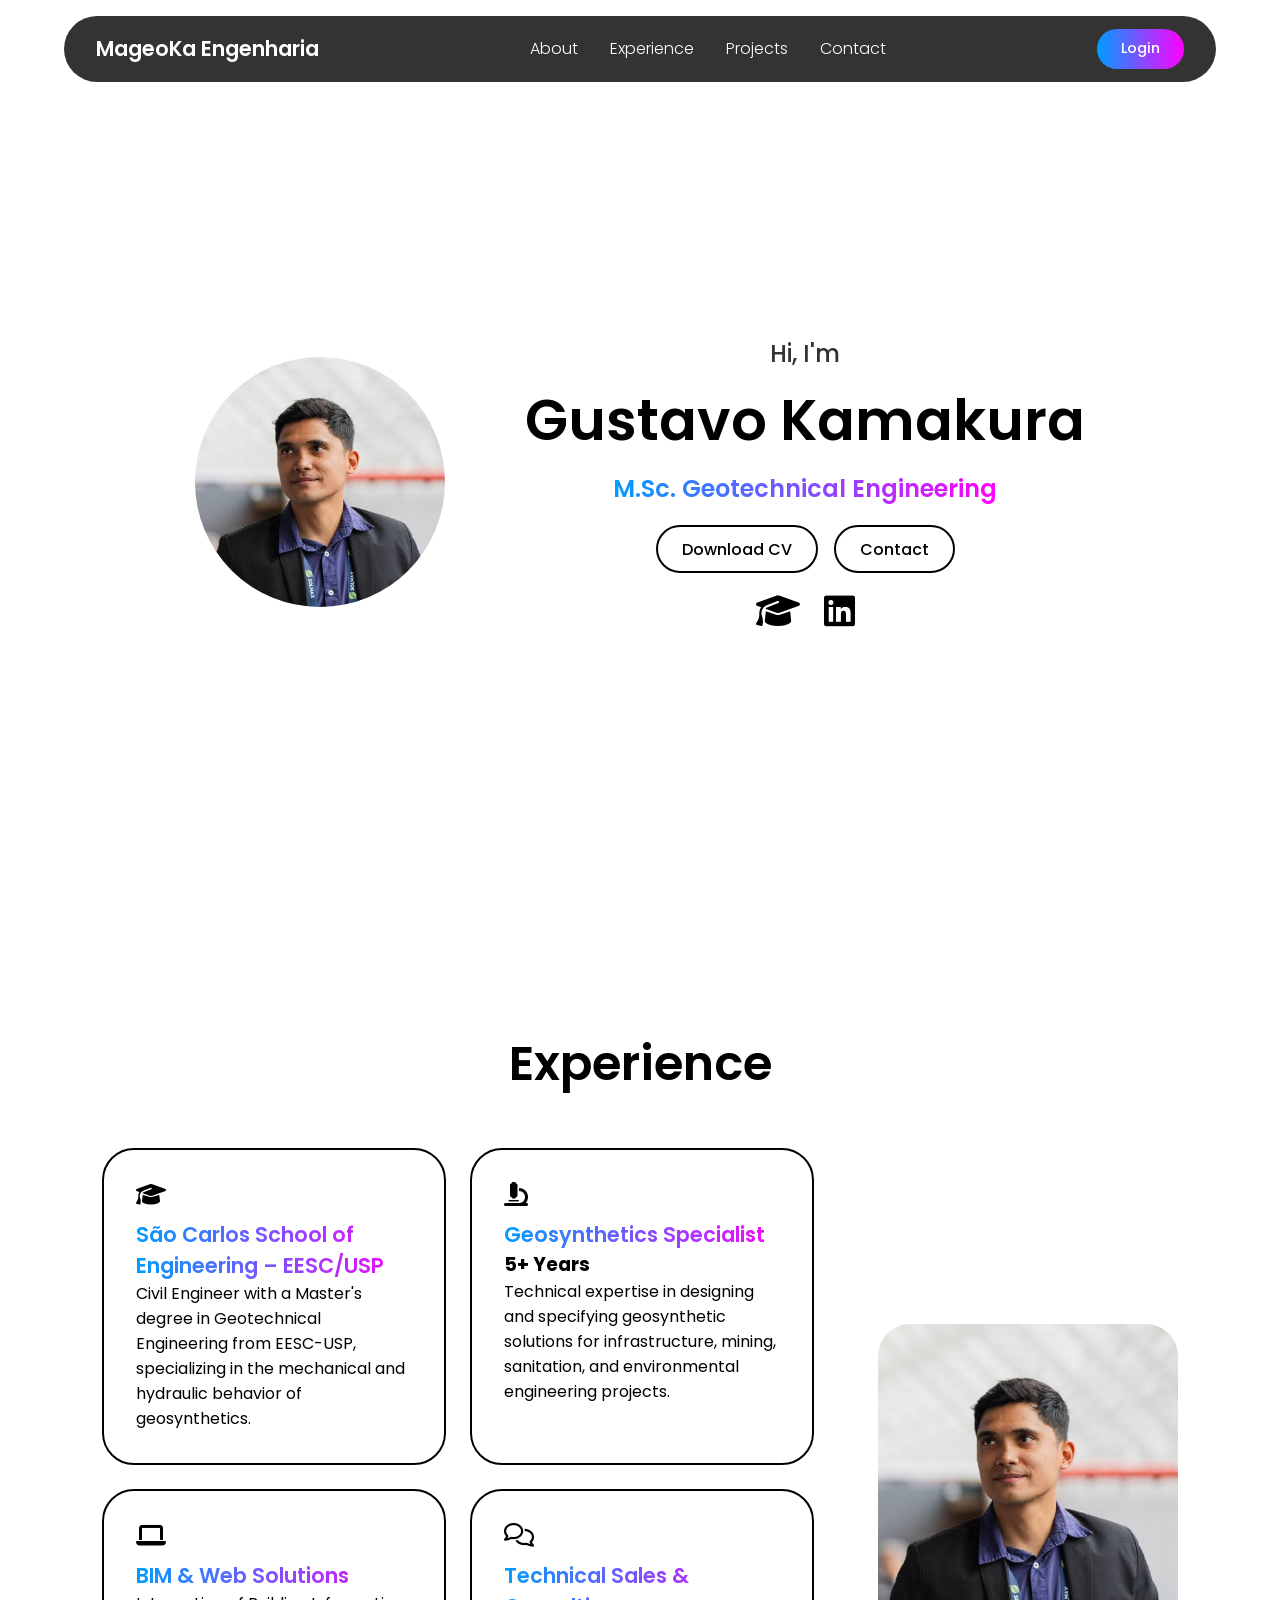
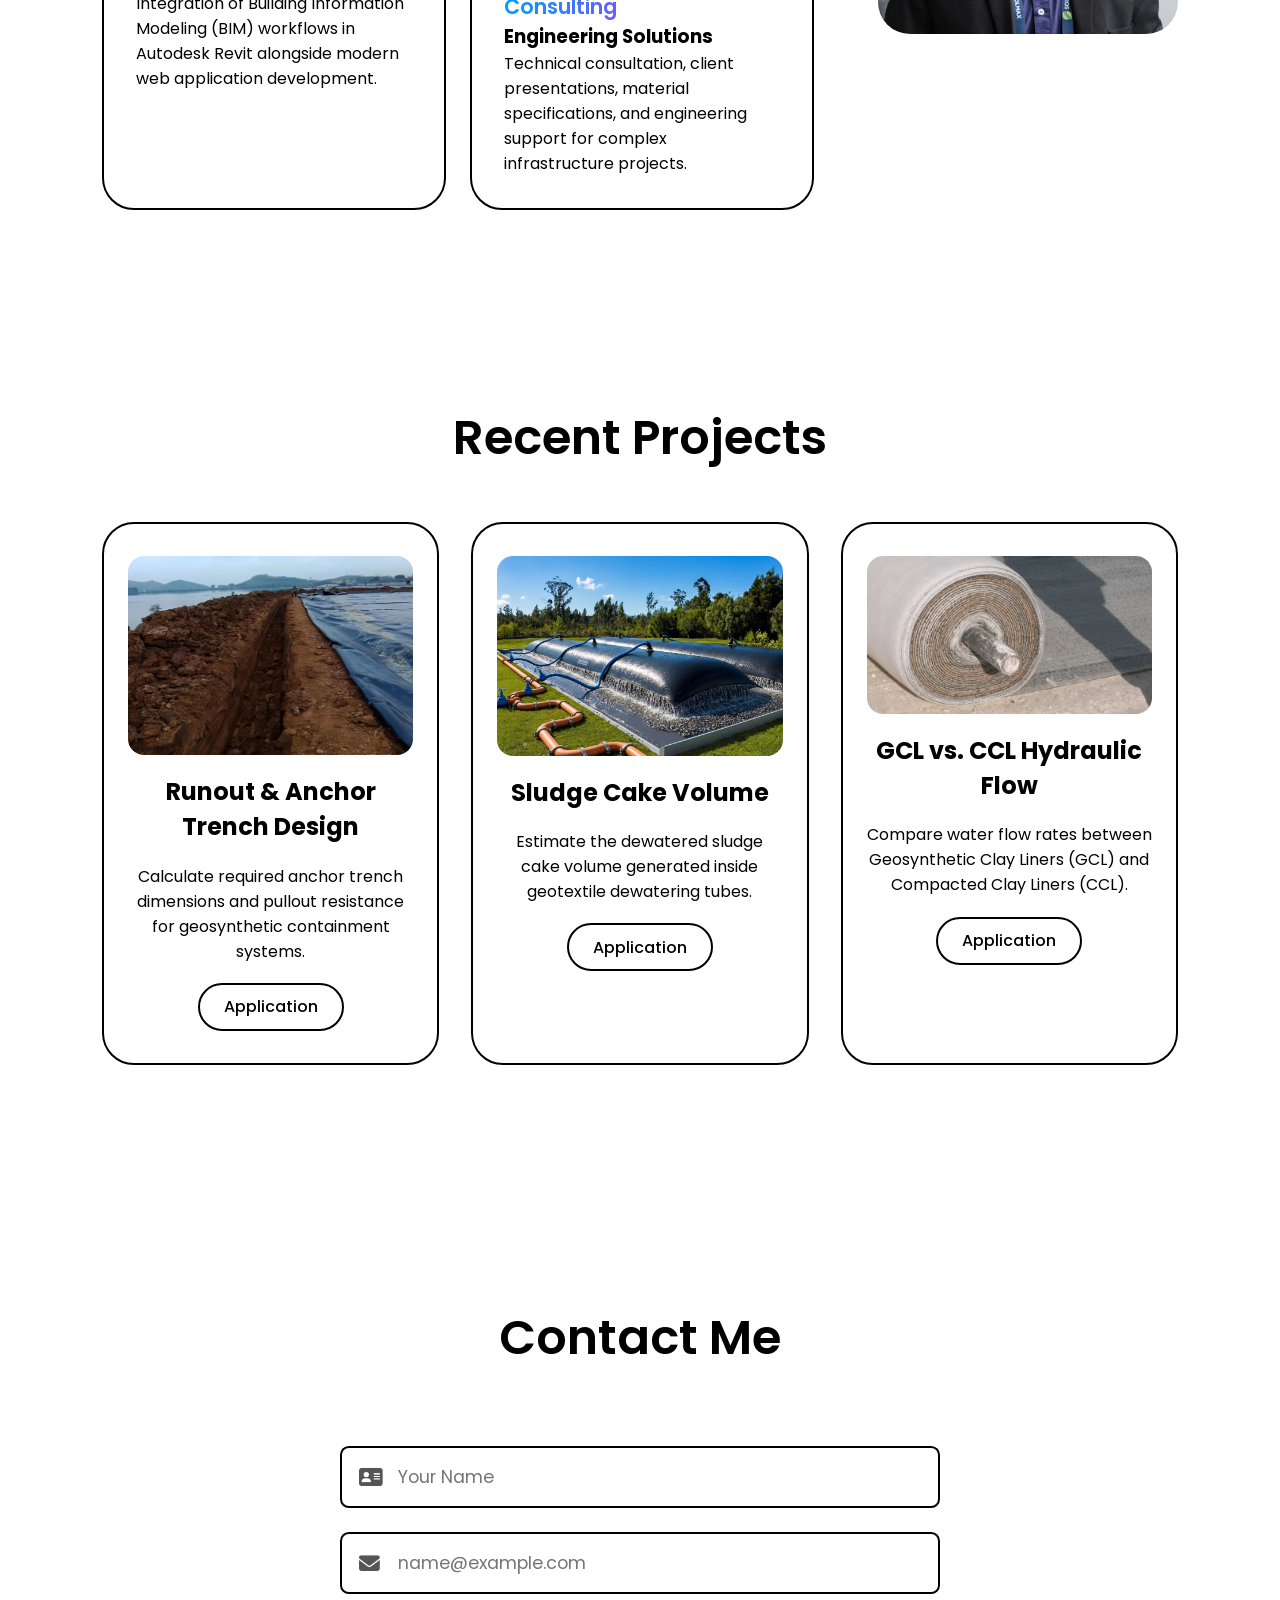
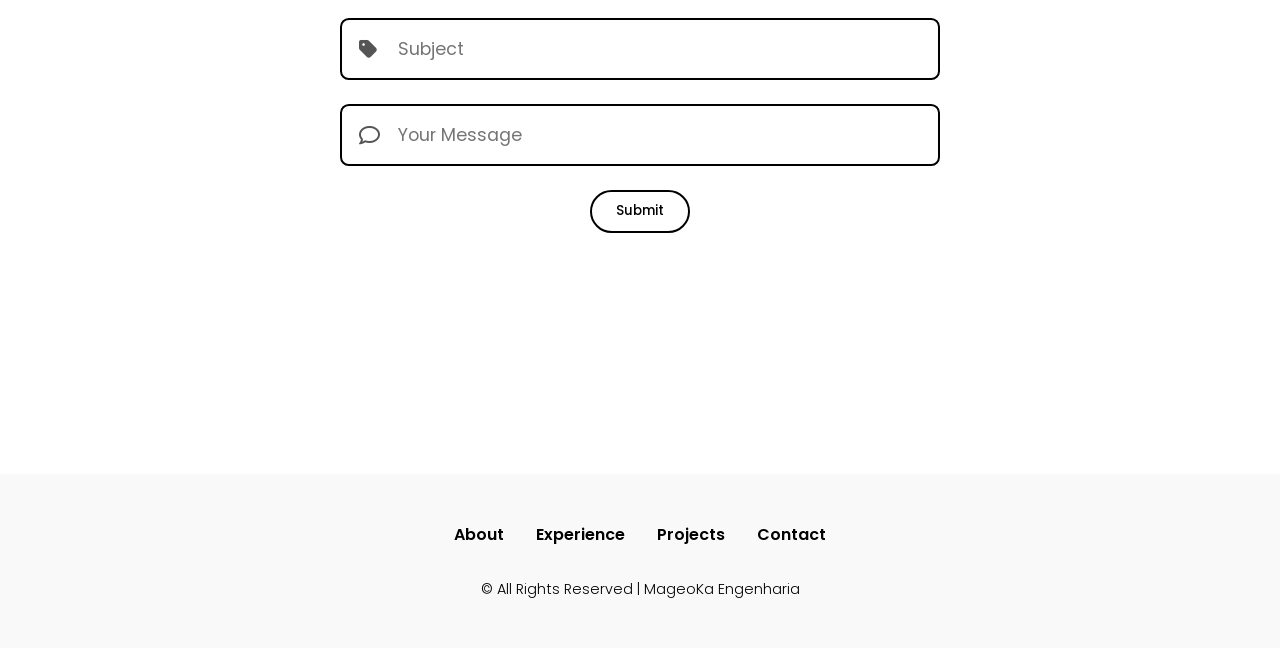
==== commit ad7d5755: "Revise index.html for branding and content updates Updated the portfolio website's title and content" ====
--- a/index.html
+++ b/index.html
@@ -3,7 +3,7 @@
 <head>
     <meta charset="utf-8">
     <meta name="viewport" content="width=device-width, initial-scale=1.0">
-    <title>Portfolio Website</title>
+    <title>MageoKa Engenharia</title>
 
     <!-- Google Fonts -->
     <link rel="preconnect" href="https://fonts.googleapis.com">
@@ -13,13 +13,21 @@
     <!-- CSS & FontAwesome -->
     <link rel="stylesheet" type="text/css" href="assets/css/style.css">
     <link rel="stylesheet" href="https://cdnjs.cloudflare.com/ajax/libs/font-awesome/6.4.0/css/all.min.css">
-    <!-- ICONS https://fontawesome.com/-->
 
+    <!-- Google tag (gtag.js) -->
+    <script async src="https://www.googletagmanager.com/gtag/js?id=G-7858Z8WYVR"></script>
+    <script>
+      window.dataLayer = window.dataLayer || [];
+      function gtag(){dataLayer.push(arguments);}
+      gtag('js', new Date());
+
+      gtag('config', 'G-7858Z8WYVR');
+    </script>
 </head>
 <body>
     <header class="header">
         <a href="#" class="logo">
-            <span>Gustavo Kamakura</span>
+            <span>MageoKa Engenharia</span>
         </a>
 
         <ul class="nav-links">
@@ -32,13 +40,13 @@
         <i class="fa-solid fa-bars" id="menu-icon"></i>
 
         <a href="Error page/index.html">
-            <button class="visit-btn">Talk with me</button>
+            <button class="visit-btn">Login</button>
         </a>
     </header>
 
     <section id="about">
         <div class="about-container">
-            <img src="assets/img/profile.jpeg" alt="Foto de Gustavo Kamakura">
+            <img src="assets/img/profile.jpeg" alt="Photo of Gustavo Kamakura">
 
             <div class="text">
                 <h3>Hi, I'm</h3>
@@ -51,8 +59,8 @@
                 </div>
 
                 <div class="socials">
-                    <a href="https://buscatextual.cnpq.br/buscatextual/visualizacv.do?id=K1706726T2&tokenCaptchar=[base64]" target="_blank" rel="noopener noreferrer"><i class="fa-solid fa-graduation-cap"></i></a>
-                    <a href="https://br.linkedin.com/in/gustavo-kenji-kamakura-3542641b9" target="_blank" rel="noopener noreferrer"><i class="fa-brands fa-linkedin"></i></a>
+                    <a href="https://buscatextual.cnpq.br/buscatextual/visualizacv.do?id=K1706726T2" target="_blank" rel="noopener noreferrer" title="Lattes Curriculum"><i class="fa-solid fa-graduation-cap"></i></a>
+                    <a href="https://br.linkedin.com/in/gustavo-kenji-kamakura-3542641b9" target="_blank" rel="noopener noreferrer" title="LinkedIn Profile"><i class="fa-brands fa-linkedin"></i></a>
                 </div>
             </div>
         </div>
@@ -66,31 +74,31 @@
                 <div class="grid-card">
                     <i class="fa-solid fa-graduation-cap"></i>
                     <span>São Carlos School of Engineering – EESC/USP</span>
-                    <p>Civil Engineer with a master’s degree in Geotechnical Engineering from EESC-USP, specializing in research on the mechanical and hydraulic behavior of geosynthetics.</p>
+                    <p>Civil Engineer with a Master's degree in Geotechnical Engineering from EESC-USP, specializing in the mechanical and hydraulic behavior of geosynthetics.</p>
                 </div>
 
                 <div class="grid-card">
                     <i class="fa-solid fa-microscope"></i>
                     <span>Geosynthetics Specialist</span>
-                    <h3>5 Years</h3>
-                    <p>Technical expertise in the development and specification of engineering solutions using geosynthetics for infrastructure, mining, sanitation, and landfill projects.</p>
+                    <h3>5+ Years</h3>
+                    <p>Technical expertise in designing and specifying geosynthetic solutions for infrastructure, mining, sanitation, and environmental engineering projects.</p>
                 </div>
 
                 <div class="grid-card">
                     <i class="fa-solid fa-laptop"></i>
-                    <span>System Design</span>
-                    <p>Application of Building Information Modeling (BIM) processes in Autodesk Revit and web development solutions.</p>
+                    <span>BIM & Web Solutions</span>
+                    <p>Integration of Building Information Modeling (BIM) workflows in Autodesk Revit alongside modern web application development.</p>
                 </div>
 
                 <div class="grid-card">
                     <i class="fa-regular fa-comments"></i>
-                    <span>Technical Sales</span>
+                    <span>Technical Sales & Consulting</span>
                     <h3>Engineering Solutions</h3>
-                    <p>Execution of technical engineering meetings, product specifications, and presentation of advanced engineering systems.</p>
+                    <p>Technical consultation, client presentations, material specifications, and engineering support for complex infrastructure projects.</p>
                 </div>
             </div>
 
-            <img src="assets/img/profile.jpeg" alt="Experience image">
+            <img src="assets/img/profile.jpeg" alt="Gustavo Kamakura professional profile photo">
         </div>
     </section>
 
@@ -98,64 +106,32 @@
         <h2 class="section-title">Recent Projects</h2>
 
         <div class="projects-grid">
-
             <div class="project-card">
-                <img src="assets/img/ancoragem.png" alt="Project 1 Preview">
-                <h3>Runout and Anchor Trench Design</h3>
-                <p>Calculate the anchor trench for your construction project</p>
+                <img src="assets/img/ancoragem.png" alt="Runout and Anchor Trench Design Preview">
+                <h3>Runout & Anchor Trench Design</h3>
+                <p>Calculate required anchor trench dimensions and pullout resistance for geosynthetic containment systems.</p>
                 <div class="btn-group">
                     <a href="Error page/index.html" class="btn">Application</a>
                 </div>
             </div>
 
             <div class="project-card">
-                <img src="assets/img/bag.png" alt="Project 2 Preview">
-                <h3>Sludge cake volume</h3>
-                <p>Calculate the volume of the dewatered sludge cake generated in the geotextile tube</p>
+                <img src="assets/img/bag.png" alt="Sludge Cake Volume Calculator Preview">
+                <h3>Sludge Cake Volume</h3>
+                <p>Estimate the dewatered sludge cake volume generated inside geotextile dewatering tubes.</p>
                 <div class="btn-group">
                     <a href="volume_bag.html" class="btn">Application</a>
                 </div>
             </div>
 
             <div class="project-card">
-                <img src="assets/img/gcl.png" alt="Project 3 Preview">
-                <h3>Water flow rate GCL vs CCL</h3>
-                <p>Compare the water flow rate coming from a GCL and a CCL</p>
+                <img src="assets/img/gcl.png" alt="GCL vs CCL Flow Rate Comparison Preview">
+                <h3>GCL vs. CCL Hydraulic Flow</h3>
+                <p>Compare water flow rates between Geosynthetic Clay Liners (GCL) and Compacted Clay Liners (CCL).</p>
                 <div class="btn-group">
                     <a href="flow_gcl.html" class="btn">Application</a>
                 </div>
             </div>
-            <!--
-            <div class="project-card">
-                <img src="project-4.png" alt="Project 4 Preview">
-                <h3>Geogrid for the construction of reinforced walls.</h3>
-                <p>Design your reinforced wall using geogrids.</p>
-                <div class="btn-group">
-                    <a href="#" class="btn">Live Demo</a>
-                    <a href="#" class="btn">Application</a>
-                </div>
-            </div>
-
-            <div class="project-card">
-                <img src="project-5.png" alt="Project 5 Preview">
-                <h3>Discover Brazil's first concrete roll.</h3>
-                <p>Understand what it is, how it works, and its applications.</p>
-                <div class="btn-group">
-                    <a href="#" class="btn">Live Demo</a>
-                    <a href="#" class="btn">Application</a>
-                </div>
-            </div>
-
-            <div class="project-card">
-                <img src="project-6.png" alt="Project 6 Preview">
-                <h3>Geocells used for slope stabilization.</h3>
-                <p>Find out which geocell is best suited for the paving of your project.</p>
-                <div class="btn-group">
-                    <a href="#" class="btn">Live Demo</a>
-                    <a href="#" class="btn">Application</a>
-                </div>
-            </div>
-            //-->
         </div>
     </section>
 
@@ -165,22 +141,22 @@
 
             <div id="name" class="input">
                 <i class="fa-solid fa-address-card"></i>
-                <input type="email" placeholder="Name">
+                <input type="text" placeholder="Your Name">
             </div>
 
             <div id="mail" class="input">
                 <i class="fa-solid fa-envelope"></i>
-                <input type="email" placeholder="example@email.com">
+                <input type="email" placeholder="name@example.com">
             </div>
 
             <div id="title" class="input">
                 <i class="fa-solid fa-tag"></i>
-                <input type="email" placeholder="Title">
+                <input type="text" placeholder="Subject">
             </div>
 
             <div id="mail_content" class="input">
                 <i class="fa-regular fa-comment"></i>
-                <input type="email" placeholder="Message">
+                <input type="text" placeholder="Your Message">
             </div>
 
             <a href="Error page/index.html">
@@ -199,7 +175,5 @@
 
         <p class="copyright">© All Rights Reserved | MageoKa Engenharia</p>
     </footer>
-
-    <script src="assets/js/home_page.js"></script>
 </body>
 </html>
